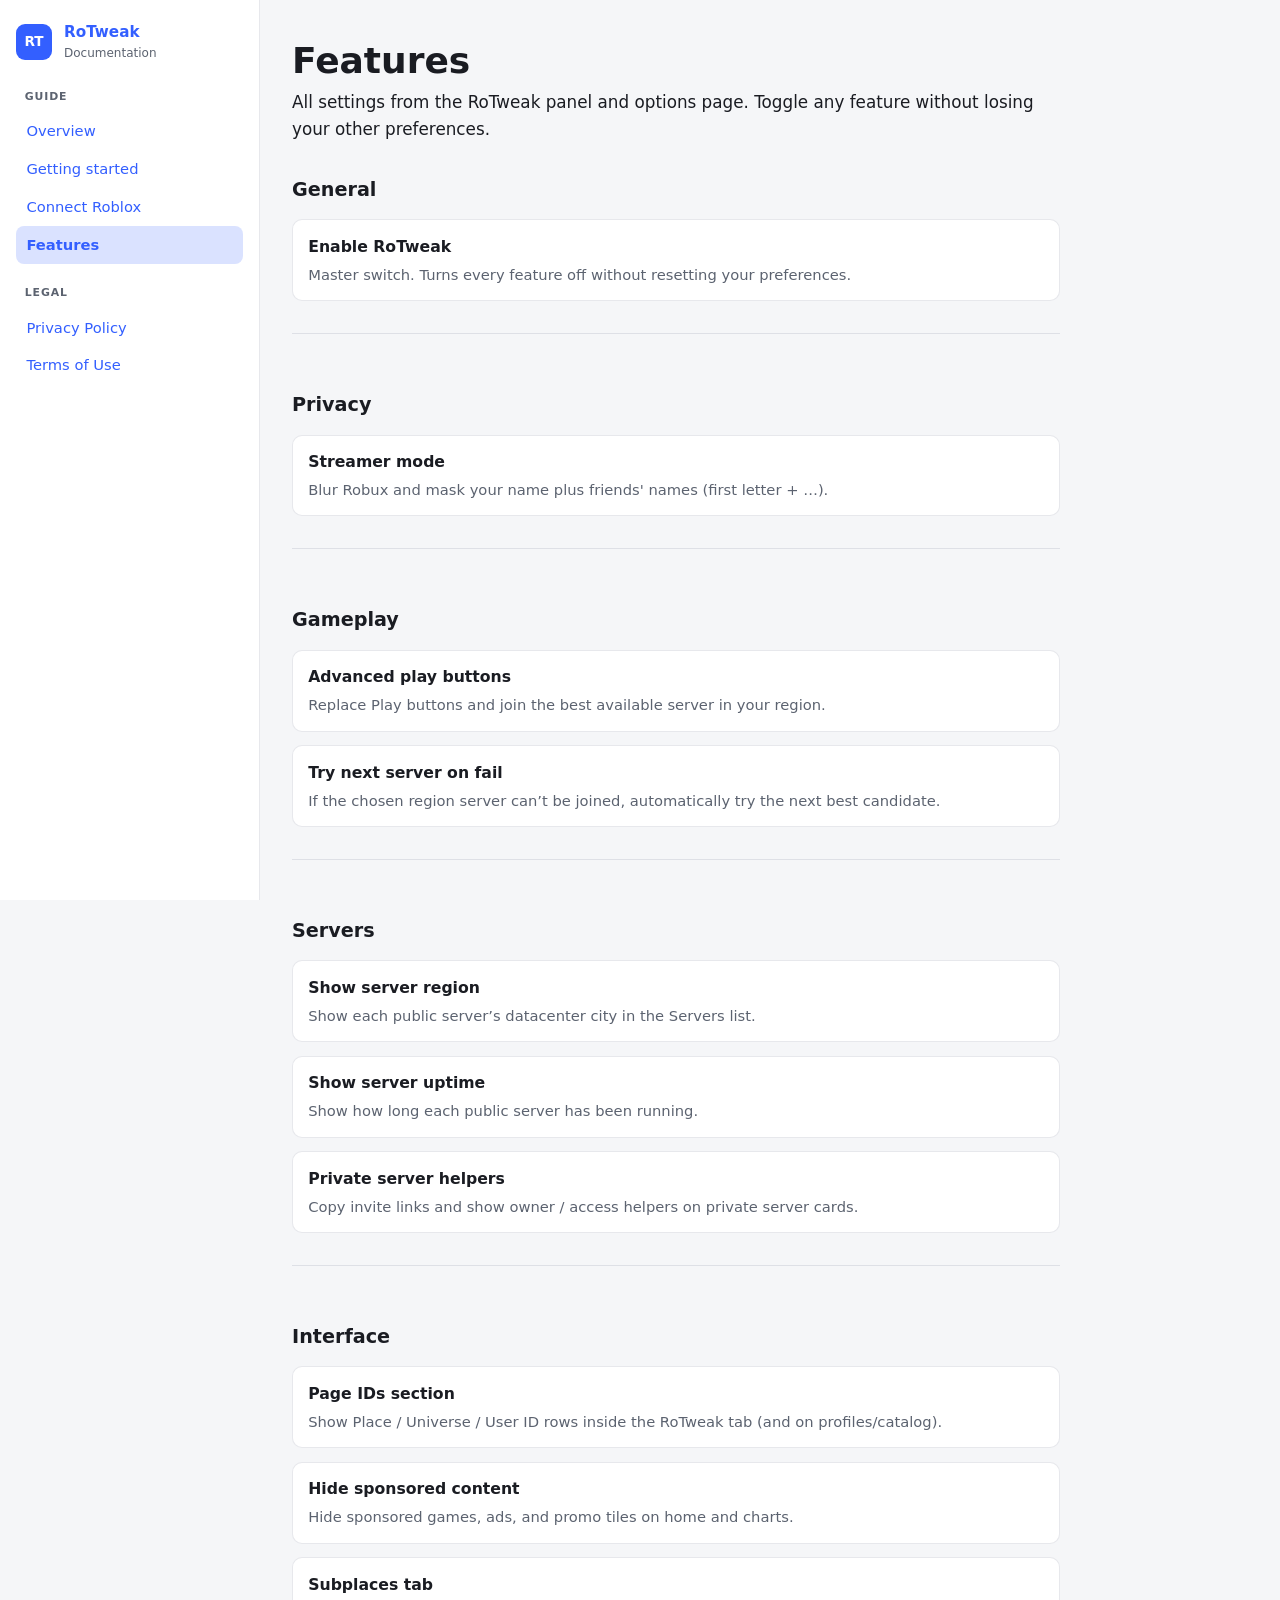
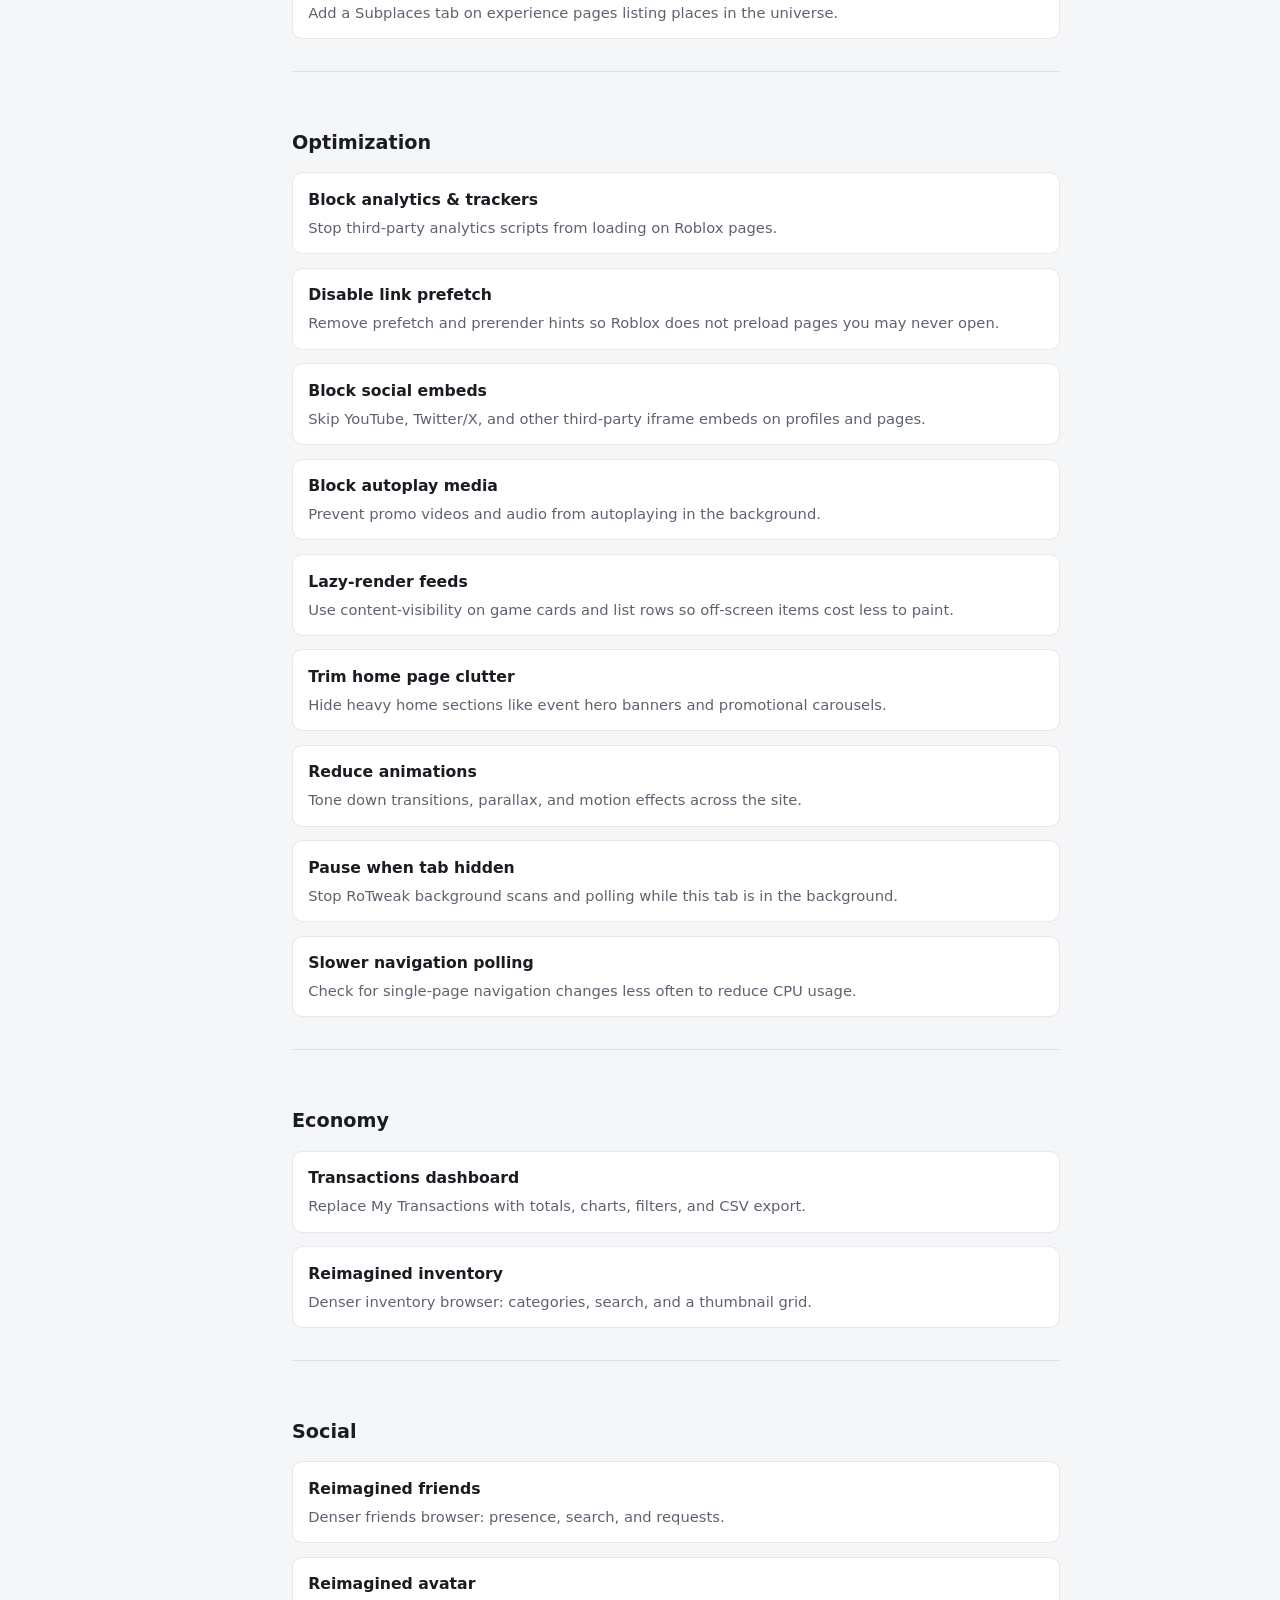
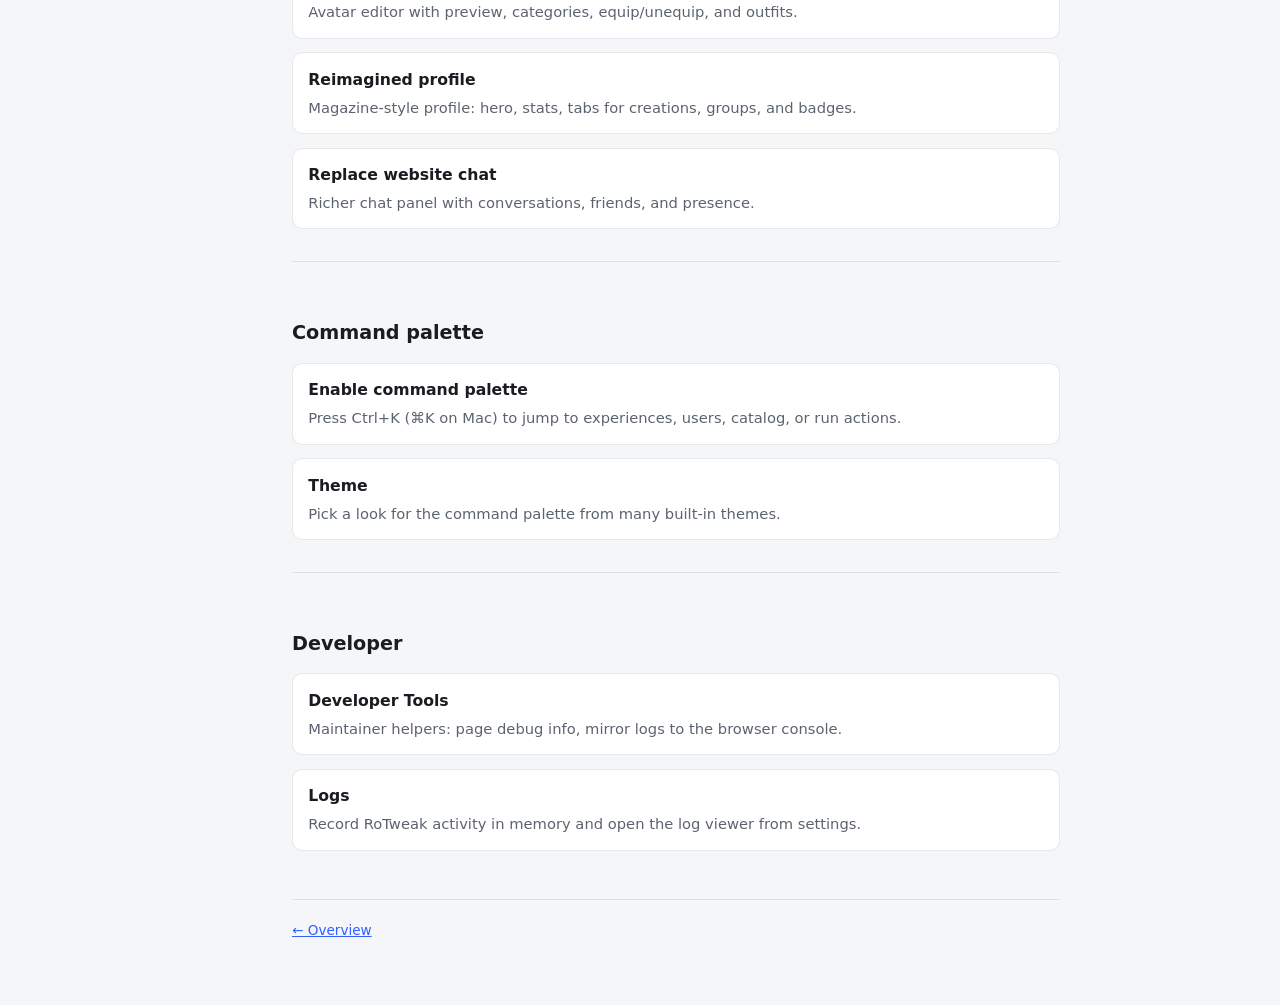
==== features.html @ 03f62637 "Expand into full documentation site Co-authored-by: Cursor <cursoragent@cursor.com>" ====
<!doctype html>
<html lang="en">
  <head>
    <meta charset="UTF-8" />
    <meta name="viewport" content="width=device-width, initial-scale=1.0" />
    <title>RoTweak Docs — Features</title>
    <link rel="stylesheet" href="./assets/docs.css" />
  </head>
  <body class="docs" data-page="features">
    <article class="docs-article docs-content-wide">
      <h1>Features</h1>
      <p class="docs-lede">
        All settings from the RoTweak panel and options page. Toggle any feature
        without losing your other preferences.
      </p>

      <section class="feature-group">
        <h2>General</h2>
        <div class="feature-item">
          <h3>Enable RoTweak</h3>
          <p>Master switch. Turns every feature off without resetting your preferences.</p>
        </div>
      </section>

      <section class="feature-group">
        <h2>Privacy</h2>
        <div class="feature-item">
          <h3>Streamer mode</h3>
          <p>Blur Robux and mask your name plus friends' names (first letter + …).</p>
        </div>
      </section>

      <section class="feature-group">
        <h2>Gameplay</h2>
        <div class="feature-item">
          <h3>Advanced play buttons</h3>
          <p>Replace Play buttons and join the best available server in your region.</p>
        </div>
        <div class="feature-item">
          <h3>Try next server on fail</h3>
          <p>If the chosen region server can’t be joined, automatically try the next best candidate.</p>
        </div>
      </section>

      <section class="feature-group">
        <h2>Servers</h2>
        <div class="feature-item">
          <h3>Show server region</h3>
          <p>Show each public server’s datacenter city in the Servers list.</p>
        </div>
        <div class="feature-item">
          <h3>Show server uptime</h3>
          <p>Show how long each public server has been running.</p>
        </div>
        <div class="feature-item">
          <h3>Private server helpers</h3>
          <p>Copy invite links and show owner / access helpers on private server cards.</p>
        </div>
      </section>

      <section class="feature-group">
        <h2>Interface</h2>
        <div class="feature-item">
          <h3>Page IDs section</h3>
          <p>Show Place / Universe / User ID rows inside the RoTweak tab (and on profiles/catalog).</p>
        </div>
        <div class="feature-item">
          <h3>Hide sponsored content</h3>
          <p>Hide sponsored games, ads, and promo tiles on home and charts.</p>
        </div>
        <div class="feature-item">
          <h3>Subplaces tab</h3>
          <p>Add a Subplaces tab on experience pages listing places in the universe.</p>
        </div>
      </section>

      <section class="feature-group">
        <h2>Optimization</h2>
        <div class="feature-item">
          <h3>Block analytics &amp; trackers</h3>
          <p>Stop third-party analytics scripts from loading on Roblox pages.</p>
        </div>
        <div class="feature-item">
          <h3>Disable link prefetch</h3>
          <p>Remove prefetch and prerender hints so Roblox does not preload pages you may never open.</p>
        </div>
        <div class="feature-item">
          <h3>Block social embeds</h3>
          <p>Skip YouTube, Twitter/X, and other third-party iframe embeds on profiles and pages.</p>
        </div>
        <div class="feature-item">
          <h3>Block autoplay media</h3>
          <p>Prevent promo videos and audio from autoplaying in the background.</p>
        </div>
        <div class="feature-item">
          <h3>Lazy-render feeds</h3>
          <p>Use content-visibility on game cards and list rows so off-screen items cost less to paint.</p>
        </div>
        <div class="feature-item">
          <h3>Trim home page clutter</h3>
          <p>Hide heavy home sections like event hero banners and promotional carousels.</p>
        </div>
        <div class="feature-item">
          <h3>Reduce animations</h3>
          <p>Tone down transitions, parallax, and motion effects across the site.</p>
        </div>
        <div class="feature-item">
          <h3>Pause when tab hidden</h3>
          <p>Stop RoTweak background scans and polling while this tab is in the background.</p>
        </div>
        <div class="feature-item">
          <h3>Slower navigation polling</h3>
          <p>Check for single-page navigation changes less often to reduce CPU usage.</p>
        </div>
      </section>

      <section class="feature-group">
        <h2>Economy</h2>
        <div class="feature-item">
          <h3>Transactions dashboard</h3>
          <p>Replace My Transactions with totals, charts, filters, and CSV export.</p>
        </div>
        <div class="feature-item">
          <h3>Reimagined inventory</h3>
          <p>Denser inventory browser: categories, search, and a thumbnail grid.</p>
        </div>
      </section>

      <section class="feature-group">
        <h2>Social</h2>
        <div class="feature-item">
          <h3>Reimagined friends</h3>
          <p>Denser friends browser: presence, search, and requests.</p>
        </div>
        <div class="feature-item">
          <h3>Reimagined avatar</h3>
          <p>Avatar editor with preview, categories, equip/unequip, and outfits.</p>
        </div>
        <div class="feature-item">
          <h3>Reimagined profile</h3>
          <p>Magazine-style profile: hero, stats, tabs for creations, groups, and badges.</p>
        </div>
        <div class="feature-item">
          <h3>Replace website chat</h3>
          <p>Richer chat panel with conversations, friends, and presence.</p>
        </div>
      </section>

      <section class="feature-group">
        <h2>Command palette</h2>
        <div class="feature-item">
          <h3>Enable command palette</h3>
          <p>Press Ctrl+K (⌘K on Mac) to jump to experiences, users, catalog, or run actions.</p>
        </div>
        <div class="feature-item">
          <h3>Theme</h3>
          <p>Pick a look for the command palette from many built-in themes.</p>
        </div>
      </section>

      <section class="feature-group">
        <h2>Developer</h2>
        <div class="feature-item">
          <h3>Developer Tools</h3>
          <p>Maintainer helpers: page debug info, mirror logs to the browser console.</p>
        </div>
        <div class="feature-item">
          <h3>Logs</h3>
          <p>Record RoTweak activity in memory and open the log viewer from settings.</p>
        </div>
      </section>

      <footer class="docs-footer">
        <a href="./index.html">← Overview</a>
      </footer>
    </article>
    <script src="./assets/docs.js"></script>
  </body>
</html>
---- assets/docs.css ----
:root {
  color-scheme: light dark;
  --bg: #0e0f12;
  --bg-elevated: #14161c;
  --bg-card: #191b22;
  --fg: #f4f5f7;
  --muted: #a8adba;
  --link: #7aa2ff;
  --accent: #335fff;
  --stroke: rgba(208, 217, 251, 0.1);
  --sidebar-w: 260px;
  --radius: 12px;
  --font: "Segoe UI", system-ui, -apple-system, sans-serif;
  --mono: ui-monospace, "Cascadia Code", "Segoe UI Mono", monospace;
}

@media (prefers-color-scheme: light) {
  :root {
    --bg: #f5f6f8;
    --bg-elevated: #ffffff;
    --bg-card: #ffffff;
    --fg: #1a1c22;
    --muted: #5c6370;
    --link: #335fff;
    --stroke: rgba(27, 37, 75, 0.1);
  }
}

* {
  box-sizing: border-box;
}

html {
  scroll-behavior: smooth;
}

body.docs {
  margin: 0;
  font-family: var(--font);
  background: var(--bg);
  color: var(--fg);
  line-height: 1.6;
}

body.docs a {
  color: var(--link);
}

.docs-shell {
  display: grid;
  grid-template-columns: var(--sidebar-w) minmax(0, 1fr);
  min-height: 100vh;
}

.docs-sidebar {
  position: sticky;
  top: 0;
  height: 100vh;
  overflow: auto;
  border-right: 1px solid var(--stroke);
  background: var(--bg-elevated);
  padding: 1.25rem 1rem 2rem;
}

.docs-brand {
  display: flex;
  align-items: center;
  gap: 0.75rem;
  margin-bottom: 1.5rem;
  text-decoration: none;
  color: inherit;
}

.docs-mark {
  width: 36px;
  height: 36px;
  border-radius: 9px;
  display: grid;
  place-items: center;
  background: var(--accent);
  color: #fff;
  font-weight: 700;
  font-size: 0.85rem;
  flex: 0 0 auto;
}

.docs-brand-text strong {
  display: block;
  font-size: 0.95rem;
}

.docs-brand-text span {
  display: block;
  font-size: 0.75rem;
  color: var(--muted);
}

.docs-nav-group {
  margin-bottom: 1.25rem;
}

.docs-nav-label {
  font-size: 0.68rem;
  font-weight: 700;
  letter-spacing: 0.08em;
  text-transform: uppercase;
  color: var(--muted);
  margin: 0 0 0.45rem 0.55rem;
}

.docs-nav a {
  display: block;
  padding: 0.45rem 0.65rem;
  border-radius: 8px;
  text-decoration: none;
  color: var(--fg);
  font-size: 0.92rem;
}

.docs-nav a:hover,
.docs-nav a:focus-visible {
  background: rgba(51, 95, 255, 0.12);
  outline: none;
}

.docs-nav a.is-active {
  background: rgba(51, 95, 255, 0.18);
  color: var(--link);
  font-weight: 600;
}

.docs-main {
  min-width: 0;
}

.docs-topbar {
  display: none;
  align-items: center;
  justify-content: space-between;
  gap: 1rem;
  padding: 0.85rem 1rem;
  border-bottom: 1px solid var(--stroke);
  background: var(--bg-elevated);
}

.docs-menu-btn {
  border: 1px solid var(--stroke);
  background: var(--bg-card);
  color: var(--fg);
  border-radius: 8px;
  padding: 0.4rem 0.65rem;
  font: inherit;
  cursor: pointer;
}

.docs-content {
  max-width: 46rem;
  padding: 2.5rem 2rem 4rem;
}

.docs-content-wide {
  max-width: 52rem;
}

.docs-content h1 {
  margin: 0 0 0.5rem;
  font-size: clamp(1.75rem, 4vw, 2.25rem);
  line-height: 1.15;
}

.docs-lede {
  color: var(--muted);
  font-size: 1.05rem;
  margin: 0 0 2rem;
}

.docs-meta {
  color: var(--muted);
  font-size: 0.9rem;
  margin: 0 0 1.75rem;
}

.docs-content h2 {
  margin: 2rem 0 0.65rem;
  font-size: 1.2rem;
}

.docs-content h3 {
  margin: 1.25rem 0 0.35rem;
  font-size: 1rem;
}

.docs-content p,
.docs-content li {
  color: var(--fg);
}

.docs-content ul,
.docs-content ol {
  padding-left: 1.25rem;
}

.docs-content code {
  font-family: var(--mono);
  font-size: 0.88em;
  background: rgba(51, 95, 255, 0.12);
  padding: 0.1rem 0.35rem;
  border-radius: 5px;
}

.docs-content pre {
  overflow: auto;
  background: var(--bg-card);
  border: 1px solid var(--stroke);
  border-radius: var(--radius);
  padding: 1rem;
}

.docs-content pre code {
  background: none;
  padding: 0;
}

.docs-grid {
  display: grid;
  grid-template-columns: repeat(auto-fit, minmax(14rem, 1fr));
  gap: 1rem;
  margin: 1.5rem 0 2rem;
}

.docs-card {
  display: block;
  padding: 1rem 1.1rem;
  border: 1px solid var(--stroke);
  border-radius: var(--radius);
  background: var(--bg-card);
  text-decoration: none;
  color: inherit;
  transition: border-color 0.15s, transform 0.15s;
}

.docs-card:hover {
  border-color: rgba(51, 95, 255, 0.35);
  transform: translateY(-1px);
}

.docs-card strong {
  display: block;
  margin-bottom: 0.35rem;
}

.docs-card span {
  color: var(--muted);
  font-size: 0.9rem;
}

.docs-callout {
  border: 1px solid var(--stroke);
  border-left: 3px solid var(--accent);
  background: var(--bg-card);
  border-radius: var(--radius);
  padding: 0.85rem 1rem;
  margin: 1.25rem 0;
}

.docs-callout p:last-child {
  margin-bottom: 0;
}

.feature-group {
  margin: 2rem 0 0;
  padding-top: 1.5rem;
  border-top: 1px solid var(--stroke);
}

.feature-group:first-of-type {
  border-top: 0;
  padding-top: 0;
  margin-top: 0;
}

.feature-item {
  margin: 0.85rem 0 0;
  padding: 0.85rem 0.95rem;
  border: 1px solid var(--stroke);
  border-radius: 10px;
  background: var(--bg-card);
}

.feature-item h3 {
  margin: 0 0 0.25rem;
  font-size: 0.98rem;
}

.feature-item p {
  margin: 0;
  color: var(--muted);
  font-size: 0.92rem;
}

.docs-footer {
  margin-top: 3rem;
  padding-top: 1.25rem;
  border-top: 1px solid var(--stroke);
  color: var(--muted);
  font-size: 0.85rem;
}

@media (max-width: 860px) {
  .docs-shell {
    grid-template-columns: 1fr;
  }

  .docs-topbar {
    display: flex;
  }

  .docs-sidebar {
    position: fixed;
    inset: 0 auto 0 0;
    width: min(var(--sidebar-w), 88vw);
    z-index: 30;
    transform: translateX(-105%);
    transition: transform 0.2s ease;
    box-shadow: 0 0 40px rgba(0, 0, 0, 0.35);
  }

  body.docs-nav-open .docs-sidebar {
    transform: translateX(0);
  }

  .docs-backdrop {
    display: none;
    position: fixed;
    inset: 0;
    background: rgba(0, 0, 0, 0.45);
    z-index: 20;
  }

  body.docs-nav-open .docs-backdrop {
    display: block;
  }

  .docs-content {
    padding: 1.5rem 1.1rem 3rem;
  }
}
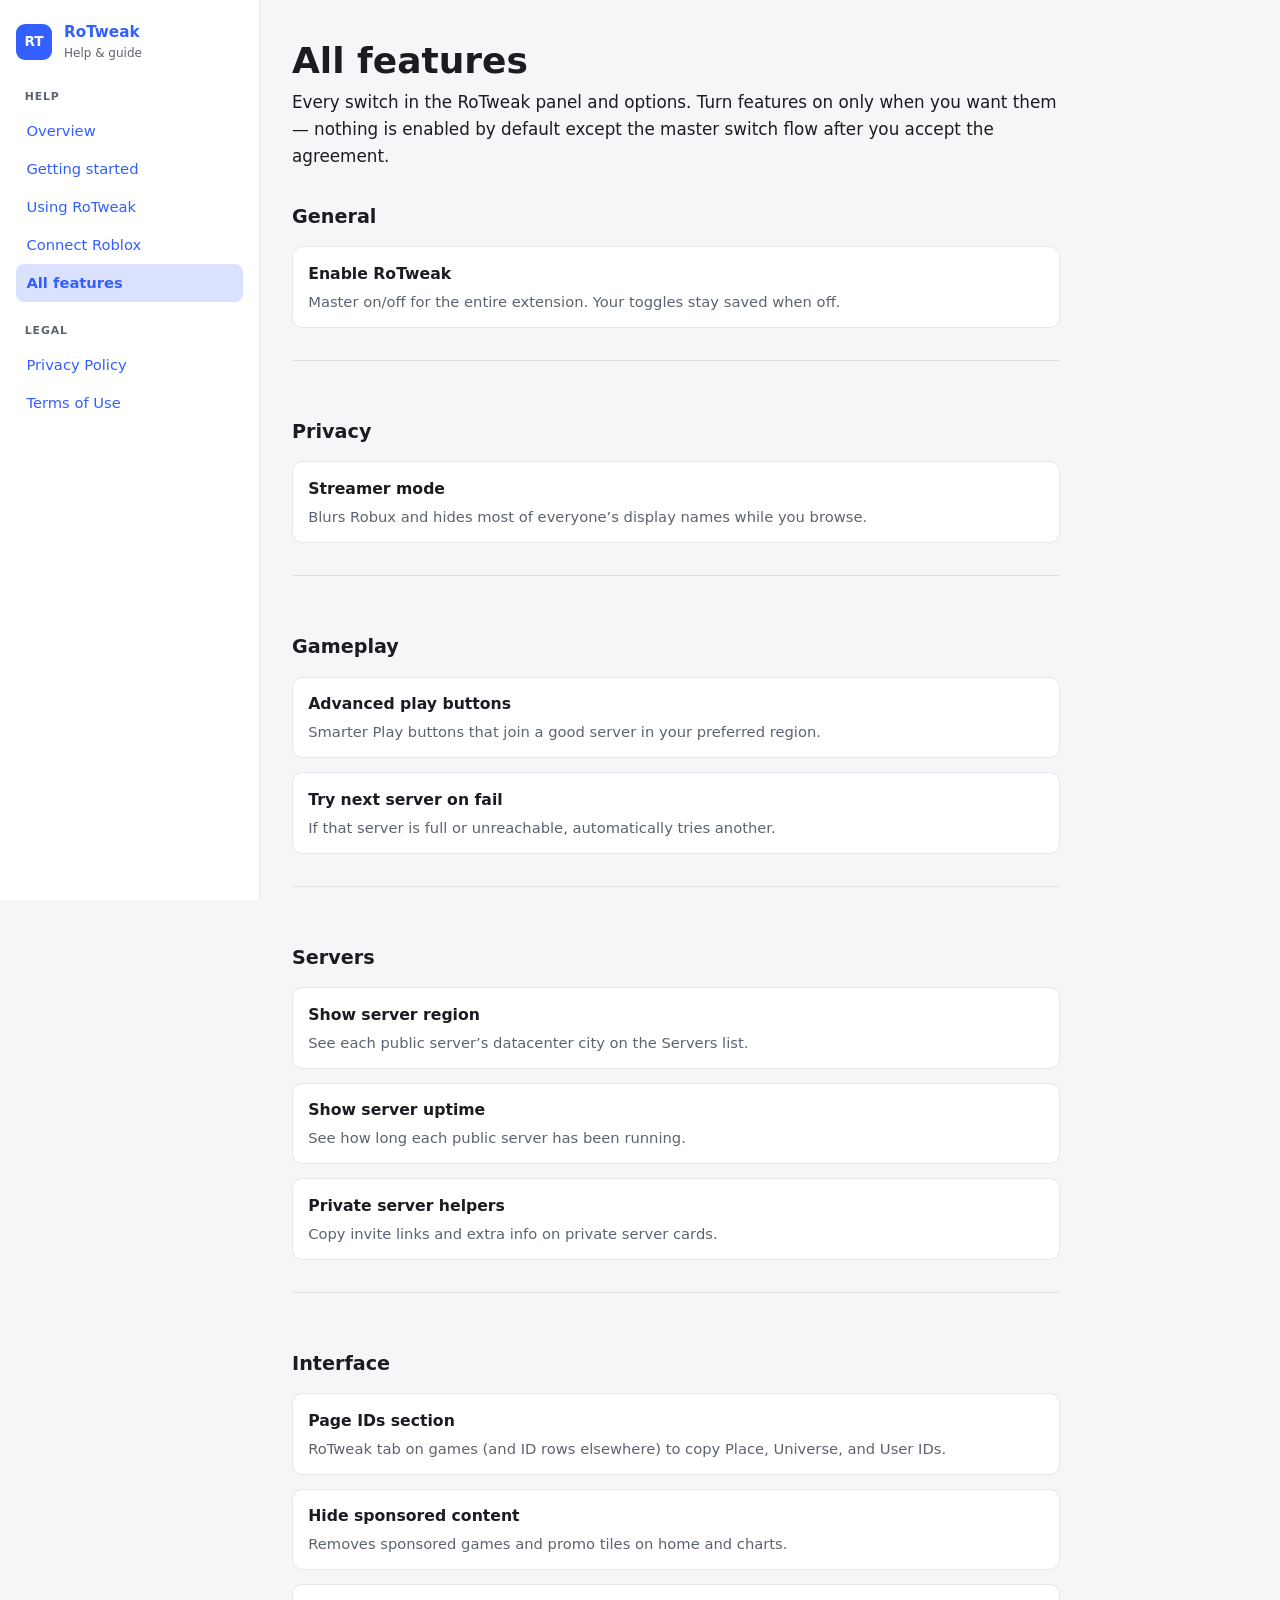
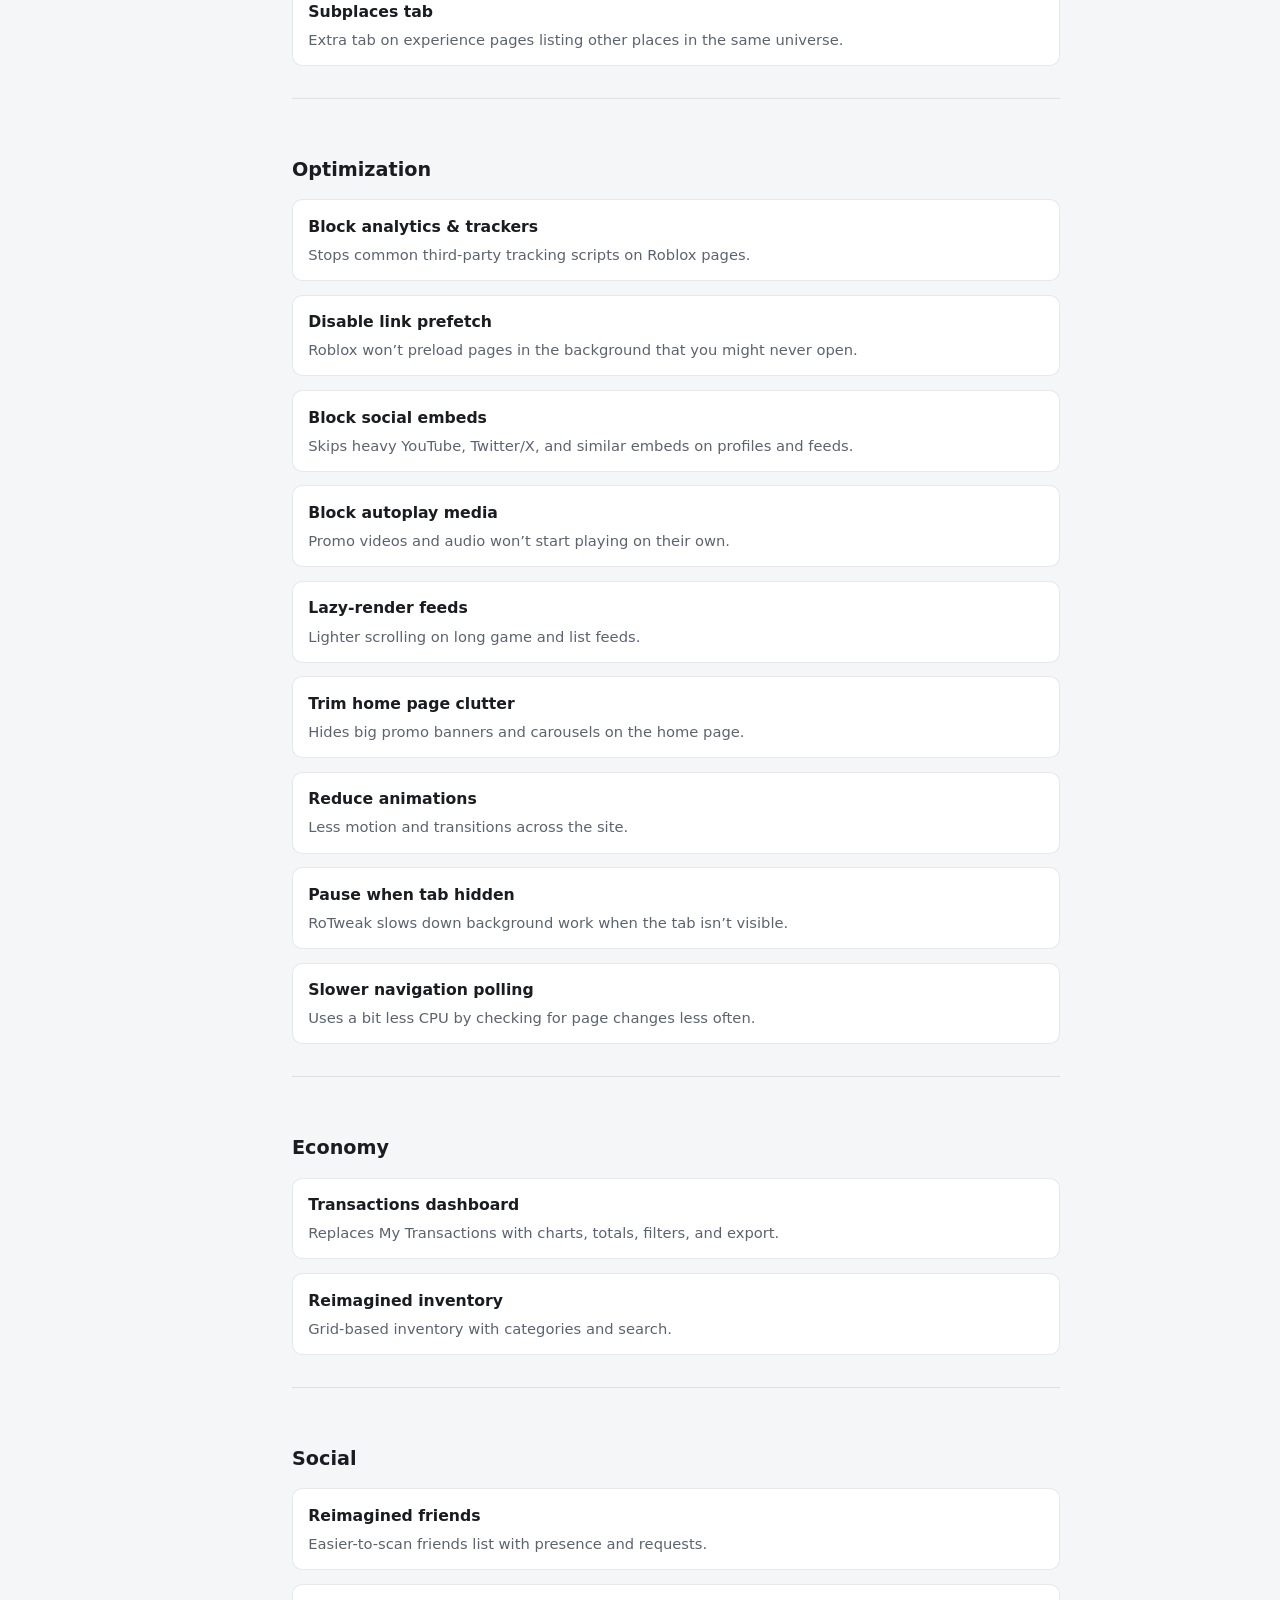
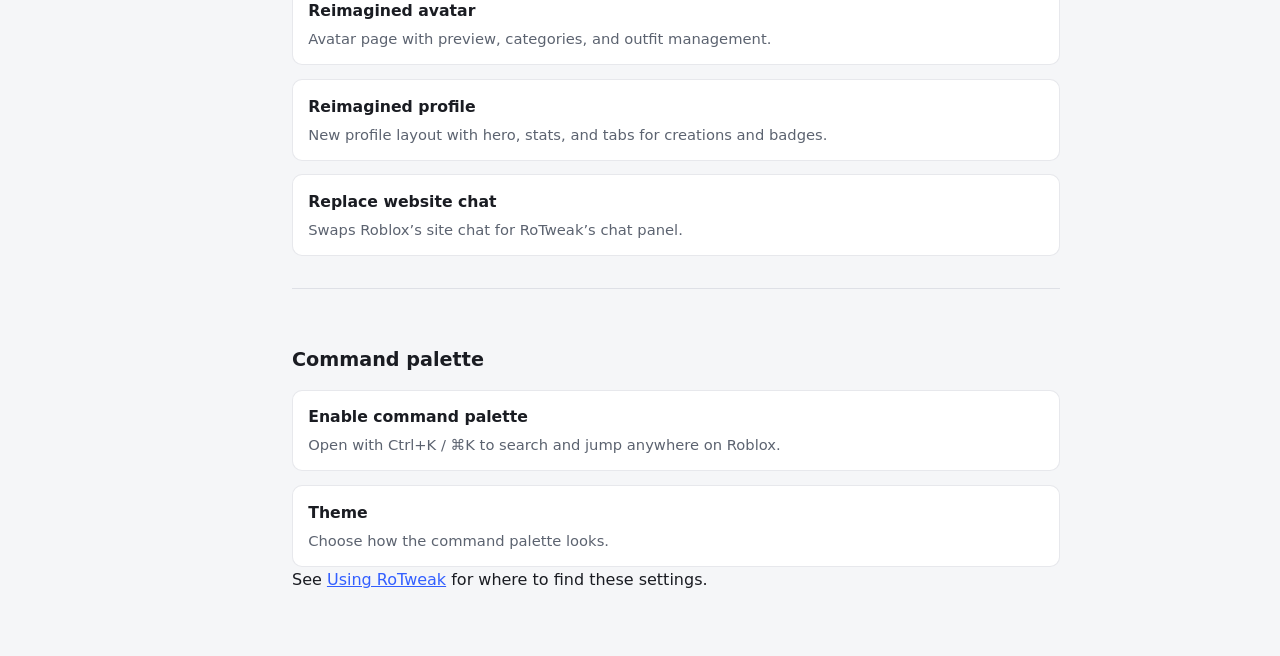
==== commit 7b44dad8: "Rewrite docs as user help guide instead of developer setup. Focus on how RoTweak works for users: pa" ====
--- a/features.html
+++ b/features.html
@@ -3,22 +3,23 @@
   <head>
     <meta charset="UTF-8" />
     <meta name="viewport" content="width=device-width, initial-scale=1.0" />
-    <title>RoTweak Docs — Features</title>
+    <title>RoTweak — All features</title>
     <link rel="stylesheet" href="./assets/docs.css" />
   </head>
   <body class="docs" data-page="features">
     <article class="docs-article docs-content-wide">
-      <h1>Features</h1>
+      <h1>All features</h1>
       <p class="docs-lede">
-        All settings from the RoTweak panel and options page. Toggle any feature
-        without losing your other preferences.
+        Every switch in the RoTweak panel and options. Turn features on only when you
+        want them — nothing is enabled by default except the master switch flow after
+        you accept the agreement.
       </p>
 
       <section class="feature-group">
         <h2>General</h2>
         <div class="feature-item">
           <h3>Enable RoTweak</h3>
-          <p>Master switch. Turns every feature off without resetting your preferences.</p>
+          <p>Master on/off for the entire extension. Your toggles stay saved when off.</p>
         </div>
       </section>
 
@@ -26,7 +27,7 @@
         <h2>Privacy</h2>
         <div class="feature-item">
           <h3>Streamer mode</h3>
-          <p>Blur Robux and mask your name plus friends' names (first letter + …).</p>
+          <p>Blurs Robux and hides most of everyone’s display names while you browse.</p>
         </div>
       </section>
 
@@ -34,11 +35,11 @@
         <h2>Gameplay</h2>
         <div class="feature-item">
           <h3>Advanced play buttons</h3>
-          <p>Replace Play buttons and join the best available server in your region.</p>
+          <p>Smarter Play buttons that join a good server in your preferred region.</p>
         </div>
         <div class="feature-item">
           <h3>Try next server on fail</h3>
-          <p>If the chosen region server can’t be joined, automatically try the next best candidate.</p>
+          <p>If that server is full or unreachable, automatically tries another.</p>
         </div>
       </section>
 
@@ -46,15 +47,15 @@
         <h2>Servers</h2>
         <div class="feature-item">
           <h3>Show server region</h3>
-          <p>Show each public server’s datacenter city in the Servers list.</p>
+          <p>See each public server’s datacenter city on the Servers list.</p>
         </div>
         <div class="feature-item">
           <h3>Show server uptime</h3>
-          <p>Show how long each public server has been running.</p>
+          <p>See how long each public server has been running.</p>
         </div>
         <div class="feature-item">
           <h3>Private server helpers</h3>
-          <p>Copy invite links and show owner / access helpers on private server cards.</p>
+          <p>Copy invite links and extra info on private server cards.</p>
         </div>
       </section>
 
@@ -62,15 +63,15 @@
         <h2>Interface</h2>
         <div class="feature-item">
           <h3>Page IDs section</h3>
-          <p>Show Place / Universe / User ID rows inside the RoTweak tab (and on profiles/catalog).</p>
+          <p>RoTweak tab on games (and ID rows elsewhere) to copy Place, Universe, and User IDs.</p>
         </div>
         <div class="feature-item">
           <h3>Hide sponsored content</h3>
-          <p>Hide sponsored games, ads, and promo tiles on home and charts.</p>
+          <p>Removes sponsored games and promo tiles on home and charts.</p>
         </div>
         <div class="feature-item">
           <h3>Subplaces tab</h3>
-          <p>Add a Subplaces tab on experience pages listing places in the universe.</p>
+          <p>Extra tab on experience pages listing other places in the same universe.</p>
         </div>
       </section>
 
@@ -78,39 +79,39 @@
         <h2>Optimization</h2>
         <div class="feature-item">
           <h3>Block analytics &amp; trackers</h3>
-          <p>Stop third-party analytics scripts from loading on Roblox pages.</p>
+          <p>Stops common third-party tracking scripts on Roblox pages.</p>
         </div>
         <div class="feature-item">
           <h3>Disable link prefetch</h3>
-          <p>Remove prefetch and prerender hints so Roblox does not preload pages you may never open.</p>
+          <p>Roblox won’t preload pages in the background that you might never open.</p>
         </div>
         <div class="feature-item">
           <h3>Block social embeds</h3>
-          <p>Skip YouTube, Twitter/X, and other third-party iframe embeds on profiles and pages.</p>
+          <p>Skips heavy YouTube, Twitter/X, and similar embeds on profiles and feeds.</p>
         </div>
         <div class="feature-item">
           <h3>Block autoplay media</h3>
-          <p>Prevent promo videos and audio from autoplaying in the background.</p>
+          <p>Promo videos and audio won’t start playing on their own.</p>
         </div>
         <div class="feature-item">
           <h3>Lazy-render feeds</h3>
-          <p>Use content-visibility on game cards and list rows so off-screen items cost less to paint.</p>
+          <p>Lighter scrolling on long game and list feeds.</p>
         </div>
         <div class="feature-item">
           <h3>Trim home page clutter</h3>
-          <p>Hide heavy home sections like event hero banners and promotional carousels.</p>
+          <p>Hides big promo banners and carousels on the home page.</p>
         </div>
         <div class="feature-item">
           <h3>Reduce animations</h3>
-          <p>Tone down transitions, parallax, and motion effects across the site.</p>
+          <p>Less motion and transitions across the site.</p>
         </div>
         <div class="feature-item">
           <h3>Pause when tab hidden</h3>
-          <p>Stop RoTweak background scans and polling while this tab is in the background.</p>
+          <p>RoTweak slows down background work when the tab isn’t visible.</p>
         </div>
         <div class="feature-item">
           <h3>Slower navigation polling</h3>
-          <p>Check for single-page navigation changes less often to reduce CPU usage.</p>
+          <p>Uses a bit less CPU by checking for page changes less often.</p>
         </div>
       </section>
 
@@ -118,11 +119,11 @@
         <h2>Economy</h2>
         <div class="feature-item">
           <h3>Transactions dashboard</h3>
-          <p>Replace My Transactions with totals, charts, filters, and CSV export.</p>
+          <p>Replaces My Transactions with charts, totals, filters, and export.</p>
         </div>
         <div class="feature-item">
           <h3>Reimagined inventory</h3>
-          <p>Denser inventory browser: categories, search, and a thumbnail grid.</p>
+          <p>Grid-based inventory with categories and search.</p>
         </div>
       </section>
 
@@ -130,19 +131,19 @@
         <h2>Social</h2>
         <div class="feature-item">
           <h3>Reimagined friends</h3>
-          <p>Denser friends browser: presence, search, and requests.</p>
+          <p>Easier-to-scan friends list with presence and requests.</p>
         </div>
         <div class="feature-item">
           <h3>Reimagined avatar</h3>
-          <p>Avatar editor with preview, categories, equip/unequip, and outfits.</p>
+          <p>Avatar page with preview, categories, and outfit management.</p>
         </div>
         <div class="feature-item">
           <h3>Reimagined profile</h3>
-          <p>Magazine-style profile: hero, stats, tabs for creations, groups, and badges.</p>
+          <p>New profile layout with hero, stats, and tabs for creations and badges.</p>
         </div>
         <div class="feature-item">
           <h3>Replace website chat</h3>
-          <p>Richer chat panel with conversations, friends, and presence.</p>
+          <p>Swaps Roblox’s site chat for RoTweak’s chat panel.</p>
         </div>
       </section>
 
@@ -150,28 +151,16 @@
         <h2>Command palette</h2>
         <div class="feature-item">
           <h3>Enable command palette</h3>
-          <p>Press Ctrl+K (⌘K on Mac) to jump to experiences, users, catalog, or run actions.</p>
+          <p>Open with Ctrl+K / ⌘K to search and jump anywhere on Roblox.</p>
         </div>
         <div class="feature-item">
           <h3>Theme</h3>
-          <p>Pick a look for the command palette from many built-in themes.</p>
-        </div>
-      </section>
-
-      <section class="feature-group">
-        <h2>Developer</h2>
-        <div class="feature-item">
-          <h3>Developer Tools</h3>
-          <p>Maintainer helpers: page debug info, mirror logs to the browser console.</p>
-        </div>
-        <div class="feature-item">
-          <h3>Logs</h3>
-          <p>Record RoTweak activity in memory and open the log viewer from settings.</p>
+          <p>Choose how the command palette looks.</p>
         </div>
       </section>
 
       <footer class="docs-footer">
-        <a href="./index.html">← Overview</a>
+        See <a href="./using-rotweak.html">Using RoTweak</a> for where to find these settings.
       </footer>
     </article>
     <script src="./assets/docs.js"></script>
--- a/assets/docs.css
+++ b/assets/docs.css
@@ -298,7 +298,14 @@
   font-size: 0.92rem;
 }
 
-.docs-footer {
+.docs-content kbd {
+  font-family: var(--mono);
+  font-size: 0.85em;
+  padding: 0.12rem 0.4rem;
+  border-radius: 5px;
+  border: 1px solid var(--stroke);
+  background: var(--bg-card);
+}
   margin-top: 3rem;
   padding-top: 1.25rem;
   border-top: 1px solid var(--stroke);
